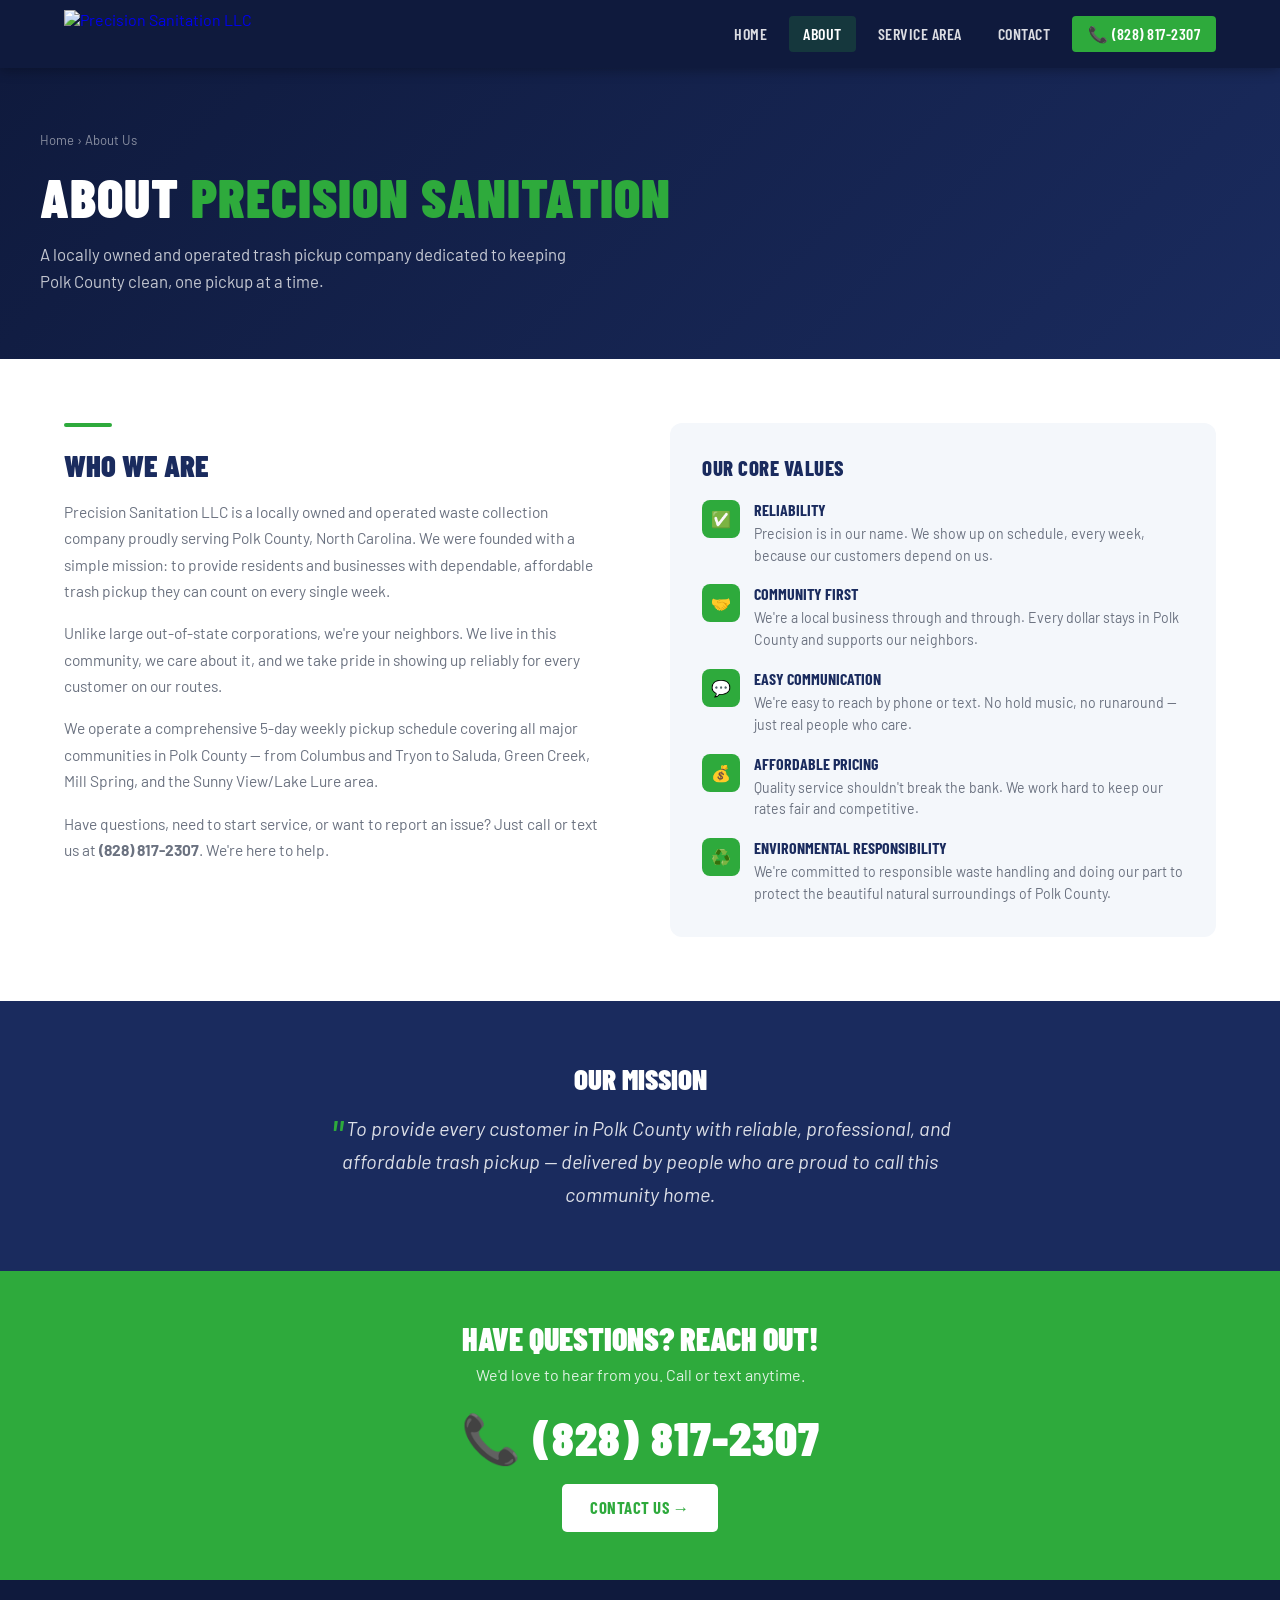
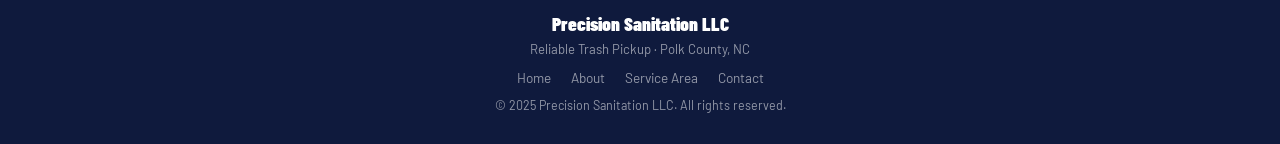
==== about.html @ 1ccbf44a "Add files via upload" ====
<!DOCTYPE html>
<html lang="en">
<head>
  <meta charset="UTF-8"/>
  <meta name="viewport" content="width=device-width, initial-scale=1.0"/>
  <title>About Us – Precision Sanitation LLC | Polk County, NC</title>
  <meta name="description" content="Learn about Precision Sanitation LLC – a locally owned trash pickup company proudly serving Polk County, NC."/>
  <link rel="preconnect" href="https://fonts.googleapis.com"/>
  <link href="https://fonts.googleapis.com/css2?family=Barlow+Condensed:wght@400;600;700;800;900&family=Barlow:wght@400;500;600&display=swap" rel="stylesheet"/>
  <style>
    :root {
      --navy: #1a2b5e; --navy-dark: #0f1a3d; --green: #2eaa3c;
      --green-dark: #1d7a28; --blue: #1e6fc5; --white: #ffffff;
      --light: #f4f7fb; --gray: #6b7280; --border: #e2e8f0;
    }
    * { margin:0; padding:0; box-sizing:border-box; }
    body { font-family:'Barlow',sans-serif; color:#1f2937; background:var(--white); }

    nav { background:var(--navy-dark); position:sticky; top:0; z-index:100; box-shadow:0 2px 12px rgba(0,0,0,0.3); }
    .nav-inner { max-width:1200px; margin:0 auto; display:flex; align-items:center; justify-content:space-between; padding:0 24px; height:68px; }
    .nav-logo { text-decoration:none; display:flex; align-items:center; }
    
    .nav-links { display:flex; gap:8px; }
    .nav-links a { color:rgba(255,255,255,0.85); text-decoration:none; font-family:'Barlow Condensed',sans-serif; font-weight:600; font-size:1rem; letter-spacing:0.5px; text-transform:uppercase; padding:8px 14px; border-radius:4px; transition:color 0.2s,background 0.2s; }
    .nav-links a:hover, .nav-links a.active { color:var(--white); background:rgba(46,170,60,0.2); }
    .nav-phone { background:var(--green) !important; color:var(--white) !important; border-radius:4px; padding:8px 16px !important; }
    .nav-phone:hover { background:var(--green-dark) !important; }

    .page-hero { background:linear-gradient(135deg,var(--navy-dark) 0%,var(--navy) 100%); color:var(--white); padding:64px 24px; }
    .page-hero-inner { max-width:1200px; margin:0 auto; }
    .breadcrumb { font-size:0.82rem; color:rgba(255,255,255,0.5); margin-bottom:16px; }
    .breadcrumb a { color:rgba(255,255,255,0.5); text-decoration:none; }
    .breadcrumb a:hover { color:var(--green); }
    .page-hero h1 { font-family:'Barlow Condensed',sans-serif; font-weight:900; font-size:clamp(2.4rem,5vw,3.4rem); text-transform:uppercase; letter-spacing:1px; margin-bottom:12px; }
    .page-hero h1 em { color:var(--green); font-style:normal; }
    .page-hero p { color:rgba(255,255,255,0.75); font-size:1.05rem; max-width:540px; line-height:1.6; }

    .about-content { max-width:1200px; margin:0 auto; padding:64px 24px; }
    .about-grid { display:grid; grid-template-columns:1fr 1fr; gap:60px; align-items:start; }
    .about-text h2 { font-family:'Barlow Condensed',sans-serif; font-weight:900; font-size:1.9rem; text-transform:uppercase; color:var(--navy); margin-bottom:16px; }
    .about-text p { color:var(--gray); line-height:1.7; margin-bottom:16px; font-size:0.97rem; }
    .about-text p:last-child { margin-bottom:0; }
    .green-bar { width:48px; height:4px; background:var(--green); border-radius:2px; margin-bottom:20px; }

    .values-box { background:var(--light); border-radius:12px; padding:32px; }
    .values-box h3 { font-family:'Barlow Condensed',sans-serif; font-weight:800; font-size:1.3rem; text-transform:uppercase; color:var(--navy); margin-bottom:20px; letter-spacing:0.5px; }
    .value-item { display:flex; gap:14px; align-items:flex-start; margin-bottom:18px; }
    .value-item:last-child { margin-bottom:0; }
    .value-icon { width:38px; height:38px; min-width:38px; background:var(--green); border-radius:8px; display:flex; align-items:center; justify-content:center; font-size:1rem; }
    .value-item h4 { font-family:'Barlow Condensed',sans-serif; font-weight:700; font-size:1rem; text-transform:uppercase; color:var(--navy); margin-bottom:4px; }
    .value-item p { color:var(--gray); font-size:0.88rem; line-height:1.55; }

    .mission-strip { background:var(--navy); color:var(--white); padding:60px 24px; text-align:center; }
    .mission-strip h2 { font-family:'Barlow Condensed',sans-serif; font-weight:900; font-size:1.8rem; text-transform:uppercase; margin-bottom:16px; }
    .mission-strip blockquote { font-size:1.25rem; line-height:1.65; color:rgba(255,255,255,0.85); max-width:680px; margin:0 auto; font-style:italic; }
    .mission-strip blockquote::before { content:'"'; font-size:3rem; color:var(--green); line-height:0; vertical-align:-0.4em; margin-right:4px; }

    .contact-strip { background:var(--green); color:var(--white); padding:48px 24px; text-align:center; }
    .contact-strip h2 { font-family:'Barlow Condensed',sans-serif; font-weight:900; font-size:2rem; text-transform:uppercase; margin-bottom:8px; }
    .contact-strip p { opacity:0.85; margin-bottom:24px; }
    .big-phone { font-family:'Barlow Condensed',sans-serif; font-weight:900; font-size:clamp(2.2rem,5vw,3rem); color:var(--white); text-decoration:none; letter-spacing:1px; display:inline-block; margin-bottom:8px; }
    .btn-white { background:var(--white); color:var(--green); padding:13px 28px; border-radius:5px; text-decoration:none; font-family:'Barlow Condensed',sans-serif; font-weight:700; font-size:1.05rem; letter-spacing:0.5px; text-transform:uppercase; display:inline-block; margin-top:8px; transition:background 0.2s; }
    .btn-white:hover { background:rgba(255,255,255,0.9); }

    footer { background:var(--navy-dark); color:rgba(255,255,255,0.55); padding:32px 24px; text-align:center; }
    footer a { color:rgba(255,255,255,0.55); text-decoration:none; }
    footer a:hover { color:var(--green); }
    .footer-inner { max-width:1200px; margin:0 auto; }
    .footer-name { font-family:'Barlow Condensed',sans-serif; font-weight:900; font-size:1.2rem; color:var(--white); margin-bottom:6px; }
    .footer-links { display:flex; justify-content:center; gap:20px; margin:12px 0; flex-wrap:wrap; }
    .footer-links a { font-size:0.85rem; }

    @media (max-width:768px) {
      .about-grid { grid-template-columns:1fr; gap:36px; }
      .nav-links a:not(.nav-phone) { display:none; }
    }
  </style>
</head>
<body>

<nav>
  <div class="nav-inner">
    <a href="index.html" class="nav-logo"><img src="logo.png" alt="Precision Sanitation LLC" style="height:48px;width:auto;display:block;"></a>
    <div class="nav-links">
      <a href="index.html">Home</a>
      <a href="about.html" class="active">About</a>
      <a href="servicearea.html">Service Area</a>
      <a href="contact.html">Contact</a>
      <a href="tel:8288172307" class="nav-phone">📞 (828) 817-2307</a>
    </div>
  </div>
</nav>

<section class="page-hero">
  <div class="page-hero-inner">
    <div class="breadcrumb"><a href="index.html">Home</a> › About Us</div>
    <h1>About <em>Precision Sanitation</em></h1>
    <p>A locally owned and operated trash pickup company dedicated to keeping Polk County clean, one pickup at a time.</p>
  </div>
</section>

<section class="about-content">
  <div class="about-grid">
    <div class="about-text">
      <div class="green-bar"></div>
      <h2>Who We Are</h2>
      <p>Precision Sanitation LLC is a locally owned and operated waste collection company proudly serving Polk County, North Carolina. We were founded with a simple mission: to provide residents and businesses with dependable, affordable trash pickup they can count on every single week.</p>
      <p>Unlike large out-of-state corporations, we're your neighbors. We live in this community, we care about it, and we take pride in showing up reliably for every customer on our routes.</p>
      <p>We operate a comprehensive 5-day weekly pickup schedule covering all major communities in Polk County — from Columbus and Tryon to Saluda, Green Creek, Mill Spring, and the Sunny View/Lake Lure area.</p>
      <p>Have questions, need to start service, or want to report an issue? Just call or text us at <strong>(828) 817-2307</strong>. We're here to help.</p>
    </div>
    <div class="values-box">
      <h3>Our Core Values</h3>
      <div class="value-item">
        <div class="value-icon">✅</div>
        <div>
          <h4>Reliability</h4>
          <p>Precision is in our name. We show up on schedule, every week, because our customers depend on us.</p>
        </div>
      </div>
      <div class="value-item">
        <div class="value-icon">🤝</div>
        <div>
          <h4>Community First</h4>
          <p>We're a local business through and through. Every dollar stays in Polk County and supports our neighbors.</p>
        </div>
      </div>
      <div class="value-item">
        <div class="value-icon">💬</div>
        <div>
          <h4>Easy Communication</h4>
          <p>We're easy to reach by phone or text. No hold music, no runaround — just real people who care.</p>
        </div>
      </div>
      <div class="value-item">
        <div class="value-icon">💰</div>
        <div>
          <h4>Affordable Pricing</h4>
          <p>Quality service shouldn't break the bank. We work hard to keep our rates fair and competitive.</p>
        </div>
      </div>
      <div class="value-item">
        <div class="value-icon">♻️</div>
        <div>
          <h4>Environmental Responsibility</h4>
          <p>We're committed to responsible waste handling and doing our part to protect the beautiful natural surroundings of Polk County.</p>
        </div>
      </div>
    </div>
  </div>
</section>

<section class="mission-strip">
  <h2>Our Mission</h2>
  <blockquote>To provide every customer in Polk County with reliable, professional, and affordable trash pickup — delivered by people who are proud to call this community home.</blockquote>
</section>

<section class="contact-strip">
  <h2>Have Questions? Reach Out!</h2>
  <p>We'd love to hear from you. Call or text anytime.</p>
  <a href="tel:8288172307" class="big-phone">📞 (828) 817-2307</a>
  <br/>
  <a href="contact.html" class="btn-white">Contact Us →</a>
</section>

<footer>
  <div class="footer-inner">
    <div class="footer-name">Precision Sanitation LLC</div>
    <div style="font-size:0.82rem;margin-bottom:8px;">Reliable Trash Pickup · Polk County, NC</div>
    <div class="footer-links">
      <a href="index.html">Home</a>
      <a href="about.html">About</a>
      <a href="servicearea.html">Service Area</a>
      <a href="contact.html">Contact</a>
    </div>
    <div style="font-size:0.78rem;">© 2025 Precision Sanitation LLC. All rights reserved.</div>
  </div>
</footer>

</body>
</html>
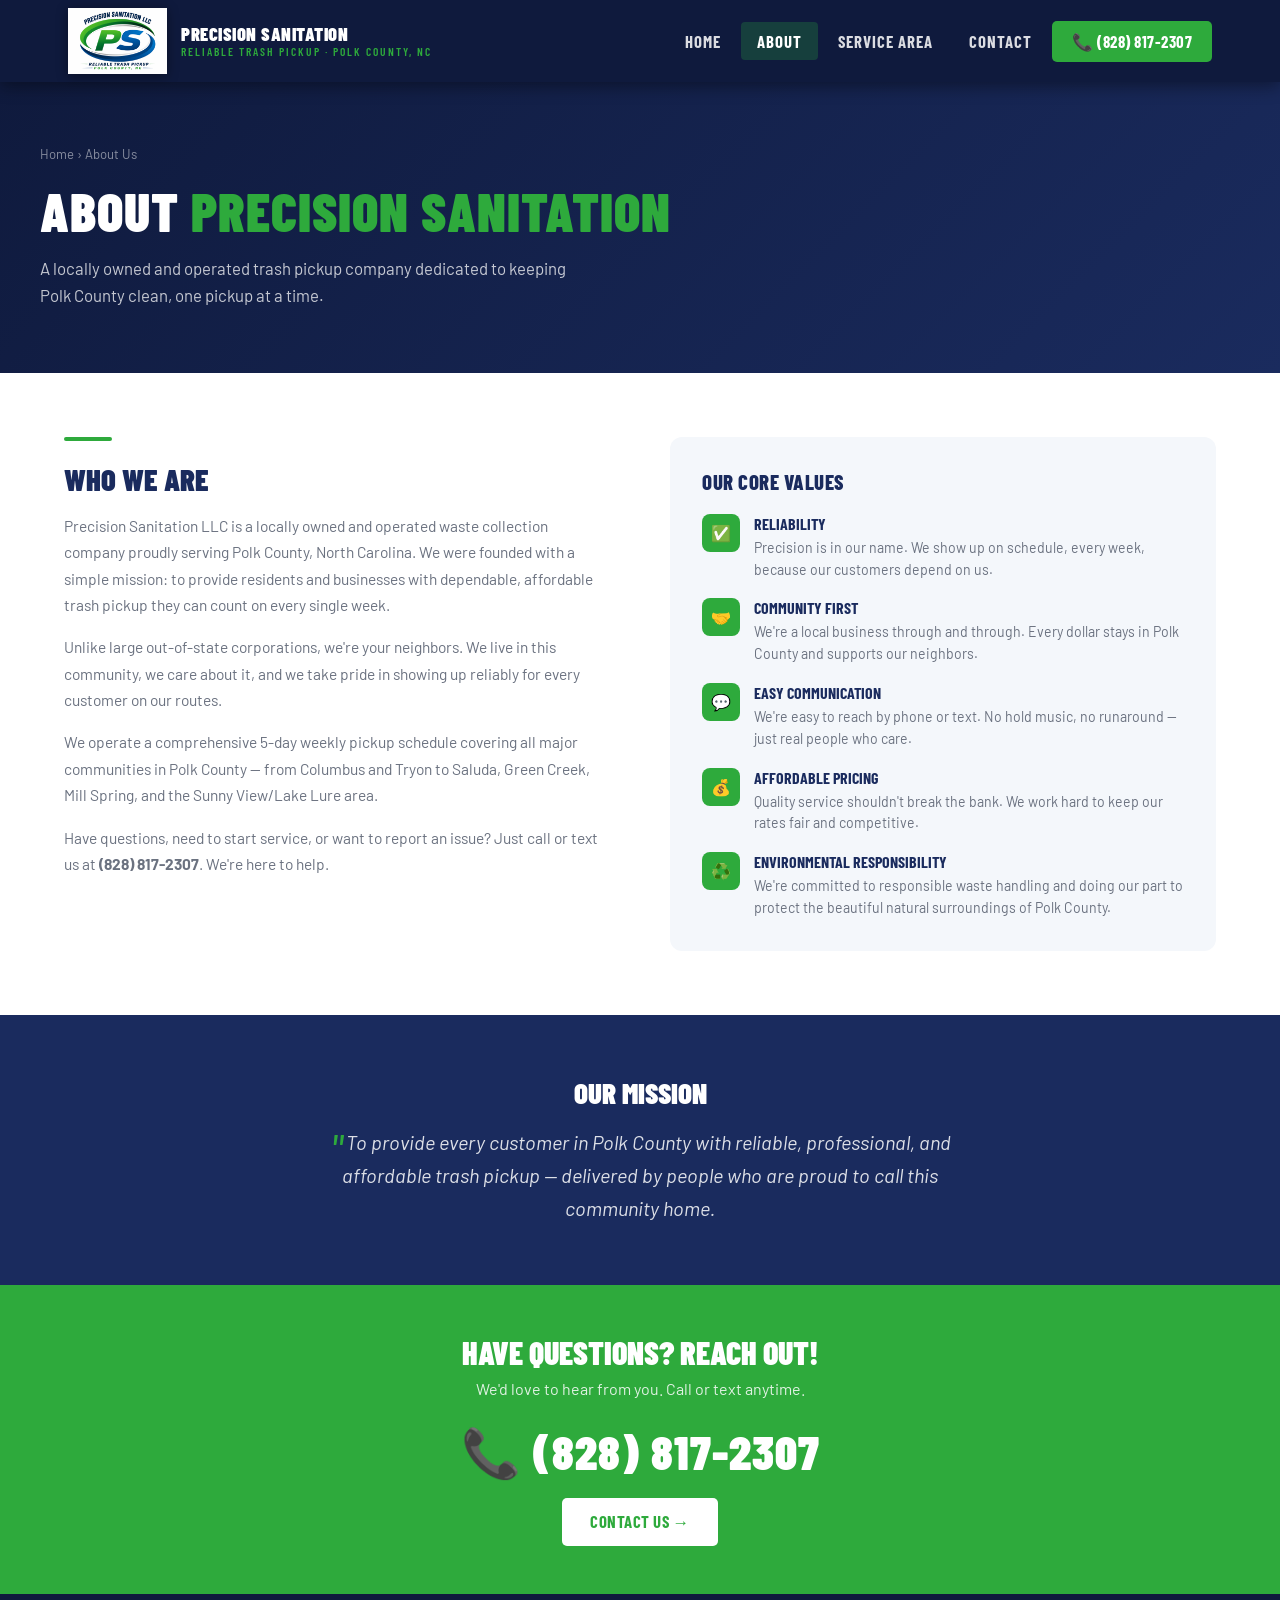
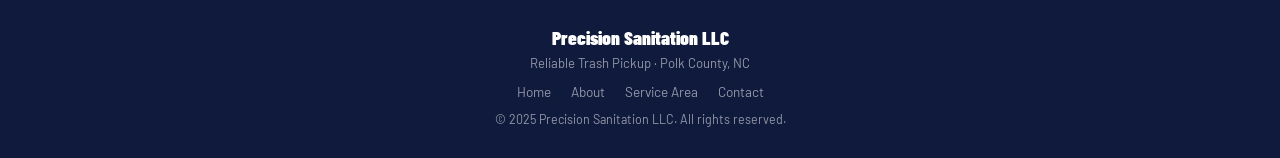
==== commit a22ad66a: "Add files via upload" ====
--- a/about.html
+++ b/about.html
@@ -16,15 +16,7 @@
     * { margin:0; padding:0; box-sizing:border-box; }
     body { font-family:'Barlow',sans-serif; color:#1f2937; background:var(--white); }
 
-    nav { background:var(--navy-dark); position:sticky; top:0; z-index:100; box-shadow:0 2px 12px rgba(0,0,0,0.3); }
-    .nav-inner { max-width:1200px; margin:0 auto; display:flex; align-items:center; justify-content:space-between; padding:0 24px; height:68px; }
-    .nav-logo { text-decoration:none; display:flex; align-items:center; }
     
-    .nav-links { display:flex; gap:8px; }
-    .nav-links a { color:rgba(255,255,255,0.85); text-decoration:none; font-family:'Barlow Condensed',sans-serif; font-weight:600; font-size:1rem; letter-spacing:0.5px; text-transform:uppercase; padding:8px 14px; border-radius:4px; transition:color 0.2s,background 0.2s; }
-    .nav-links a:hover, .nav-links a.active { color:var(--white); background:rgba(46,170,60,0.2); }
-    .nav-phone { background:var(--green) !important; color:var(--white) !important; border-radius:4px; padding:8px 16px !important; }
-    .nav-phone:hover { background:var(--green-dark) !important; }
 
     .page-hero { background:linear-gradient(135deg,var(--navy-dark) 0%,var(--navy) 100%); color:var(--white); padding:64px 24px; }
     .page-hero-inner { max-width:1200px; margin:0 auto; }
@@ -72,15 +64,35 @@
 
     @media (max-width:768px) {
       .about-grid { grid-template-columns:1fr; gap:36px; }
-      .nav-links a:not(.nav-phone) { display:none; }
     }
+    nav { background:var(--navy-dark); position:sticky; top:0; z-index:100; box-shadow:0 4px 16px rgba(0,0,0,0.4); }
+    .nav-inner { max-width:1200px; margin:0 auto; display:flex; align-items:center; justify-content:space-between; padding:0 28px; height:82px; }
+    .nav-logo { text-decoration:none; display:flex; align-items:center; gap:14px; }
+    .nav-logo img { height:66px; width:auto; display:block; filter:drop-shadow(0 2px 6px rgba(0,0,0,0.4)); }
+    .nav-logo-text { display:flex; flex-direction:column; }
+    .nav-logo-text strong { font-family:'Barlow Condensed',sans-serif; font-weight:900; font-size:1.15rem; color:var(--white); letter-spacing:0.5px; line-height:1.1; }
+    .nav-logo-text span { font-family:'Barlow Condensed',sans-serif; font-weight:600; font-size:0.72rem; color:var(--green); letter-spacing:2px; text-transform:uppercase; }
+    .nav-links { display:flex; gap:4px; align-items:center; }
+    .nav-links a { color:rgba(255,255,255,0.85); text-decoration:none; font-family:'Barlow Condensed',sans-serif; font-weight:700; font-size:1.05rem; letter-spacing:1px; text-transform:uppercase; padding:9px 16px; border-radius:4px; transition:color 0.2s,background 0.2s; }
+    .nav-links a:hover,.nav-links a.active { color:var(--white); background:rgba(46,170,60,0.25); }
+    .nav-phone { background:var(--green) !important; color:var(--white) !important; border-radius:5px !important; padding:10px 20px !important; font-size:1.05rem !important; letter-spacing:0.5px !important; }
+    .nav-phone:hover { background:var(--green-dark) !important; }
+    @media(max-width:900px){ .nav-logo-text { display:none; } }
+    @media(max-width:768px){ .nav-links a:not(.nav-phone){ display:none; } .nav-logo img{ height:52px; } }
   </style>
 </head>
 <body>
 
 <nav>
   <div class="nav-inner">
-    <a href="index.html" class="nav-logo"><img src="logo.png" alt="Precision Sanitation LLC" style="height:48px;width:auto;display:block;"></a>
+    <a href="index.html" class="nav-logo">
+      <img src="logo.png" alt="Precision Sanitation LLC"
+           onerror="this.style.display='none';document.querySelector('.nav-logo-text').style.display='flex'"/>
+      <div class="nav-logo-text" style="display:flex;">
+        <strong>PRECISION SANITATION</strong>
+        <span>Reliable Trash Pickup · Polk County, NC</span>
+      </div>
+    </a>
     <div class="nav-links">
       <a href="index.html">Home</a>
       <a href="about.html" class="active">About</a>
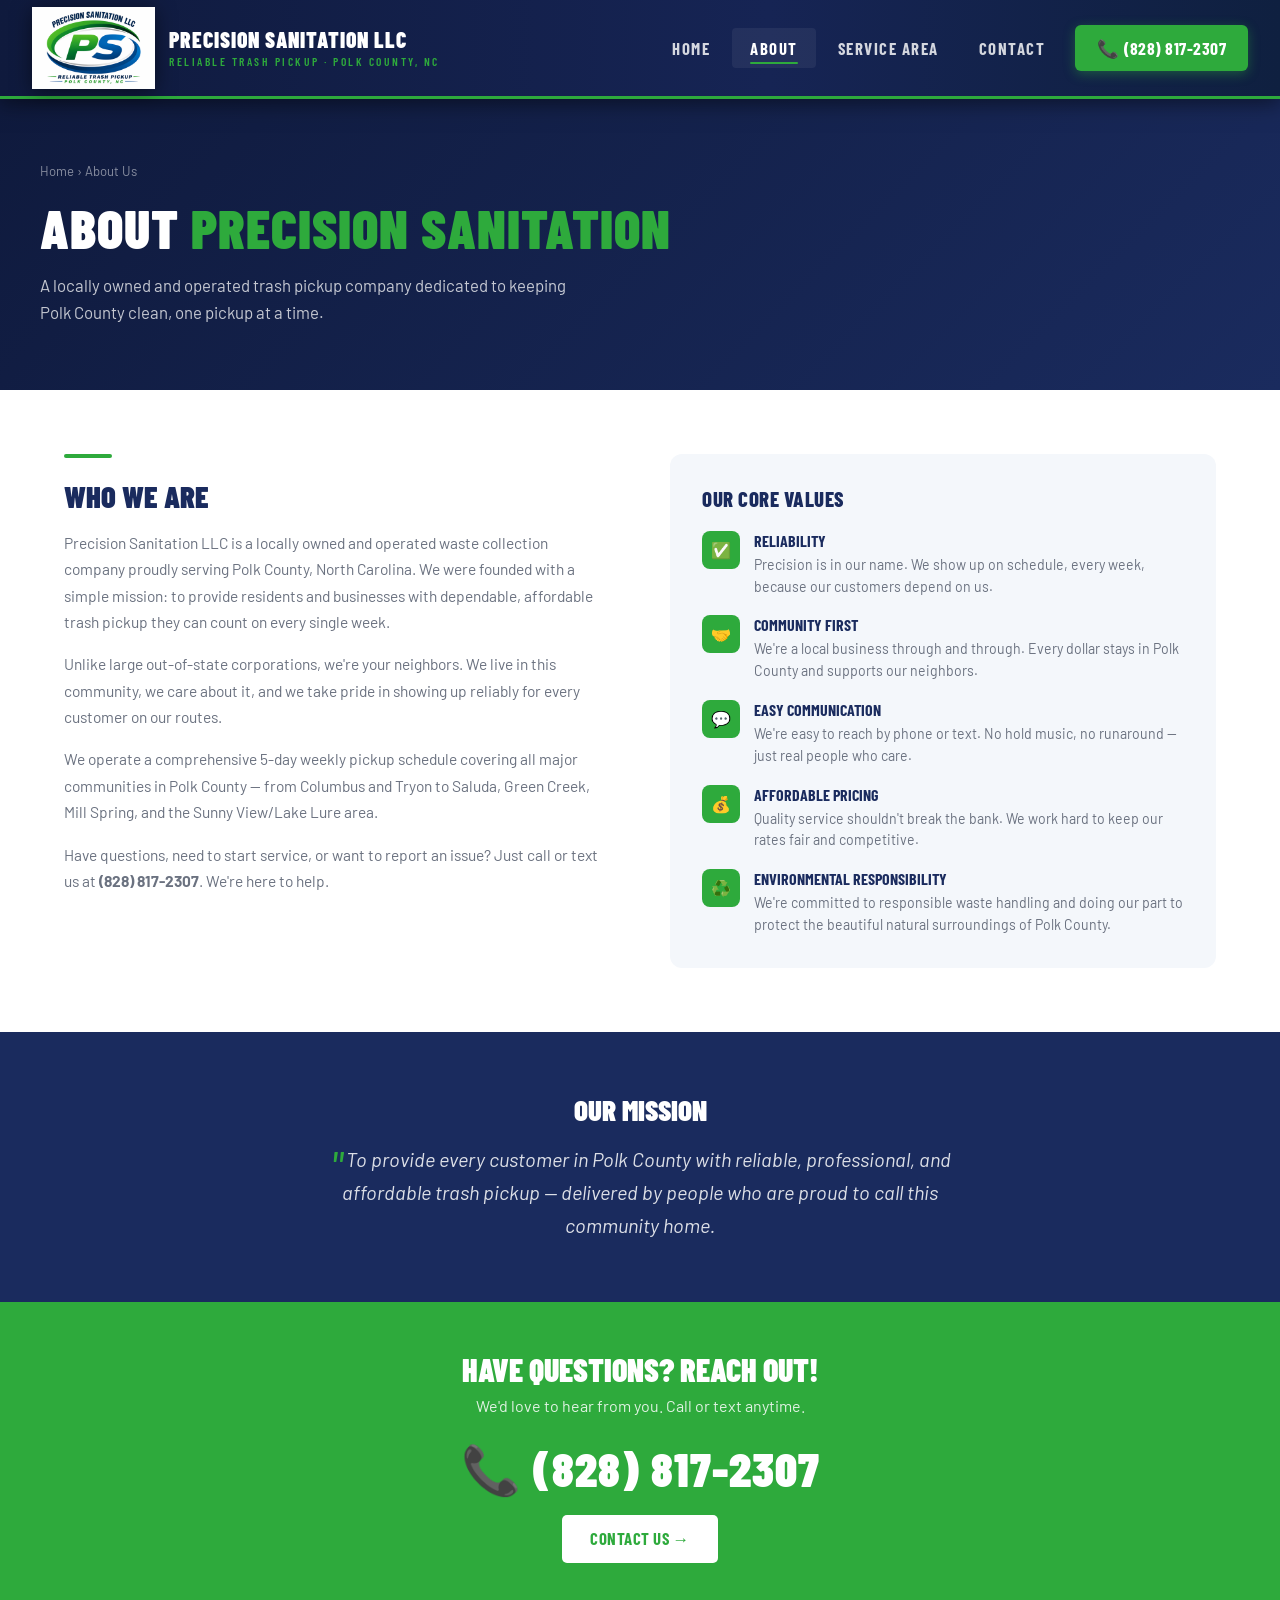
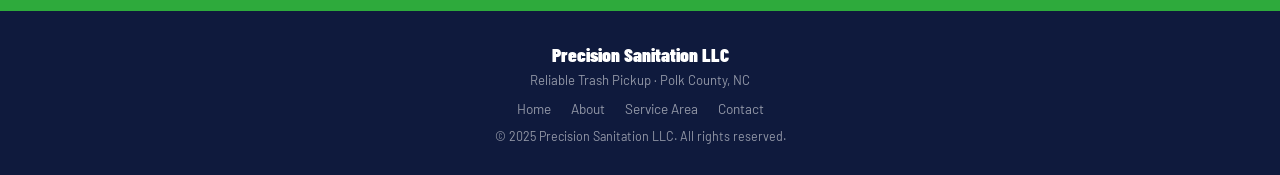
==== commit f46e2ea3: "latest and greatest" ====
--- a/about.html
+++ b/about.html
@@ -65,20 +65,68 @@
     @media (max-width:768px) {
       .about-grid { grid-template-columns:1fr; gap:36px; }
     }
-    nav { background:var(--navy-dark); position:sticky; top:0; z-index:100; box-shadow:0 4px 16px rgba(0,0,0,0.4); }
-    .nav-inner { max-width:1200px; margin:0 auto; display:flex; align-items:center; justify-content:space-between; padding:0 28px; height:82px; }
-    .nav-logo { text-decoration:none; display:flex; align-items:center; gap:14px; }
-    .nav-logo img { height:66px; width:auto; display:block; filter:drop-shadow(0 2px 6px rgba(0,0,0,0.4)); }
-    .nav-logo-text { display:flex; flex-direction:column; }
-    .nav-logo-text strong { font-family:'Barlow Condensed',sans-serif; font-weight:900; font-size:1.15rem; color:var(--white); letter-spacing:0.5px; line-height:1.1; }
-    .nav-logo-text span { font-family:'Barlow Condensed',sans-serif; font-weight:600; font-size:0.72rem; color:var(--green); letter-spacing:2px; text-transform:uppercase; }
-    .nav-links { display:flex; gap:4px; align-items:center; }
-    .nav-links a { color:rgba(255,255,255,0.85); text-decoration:none; font-family:'Barlow Condensed',sans-serif; font-weight:700; font-size:1.05rem; letter-spacing:1px; text-transform:uppercase; padding:9px 16px; border-radius:4px; transition:color 0.2s,background 0.2s; }
-    .nav-links a:hover,.nav-links a.active { color:var(--white); background:rgba(46,170,60,0.25); }
-    .nav-phone { background:var(--green) !important; color:var(--white) !important; border-radius:5px !important; padding:10px 20px !important; font-size:1.05rem !important; letter-spacing:0.5px !important; }
-    .nav-phone:hover { background:var(--green-dark) !important; }
     @media(max-width:900px){ .nav-logo-text { display:none; } }
     @media(max-width:768px){ .nav-links a:not(.nav-phone){ display:none; } .nav-logo img{ height:52px; } }
+    nav {
+      background: linear-gradient(90deg, var(--navy-dark) 0%, #162454 60%, #0f2040 100%);
+      position: sticky; top: 0; z-index: 100;
+      box-shadow: 0 4px 20px rgba(0,0,0,0.5);
+      border-bottom: 3px solid var(--green);
+    }
+    .nav-inner {
+      max-width: 1300px; margin: 0 auto;
+      display: flex; align-items: center; justify-content: space-between;
+      padding: 0 32px; height: 96px;
+    }
+    .nav-logo { text-decoration: none; display: flex; align-items: center; gap: 0; }
+    .nav-logo img {
+      height: 82px; width: auto; display: block;
+      filter: drop-shadow(0 3px 10px rgba(0,0,0,0.5));
+      transition: transform 0.2s;
+    }
+    .nav-logo img:hover { transform: scale(1.03); }
+    .nav-logo-text { display: flex; flex-direction: column; margin-left: 14px; }
+    .nav-logo-text strong {
+      font-family: 'Barlow Condensed', sans-serif; font-weight: 900;
+      font-size: 1.35rem; color: var(--white); letter-spacing: 1px;
+      line-height: 1.1; text-transform: uppercase;
+    }
+    .nav-logo-text span {
+      font-family: 'Barlow Condensed', sans-serif; font-weight: 600;
+      font-size: 0.72rem; color: var(--green); letter-spacing: 2.5px;
+      text-transform: uppercase; margin-top: 2px;
+    }
+    .nav-links { display: flex; gap: 4px; align-items: center; }
+    .nav-links a {
+      color: rgba(255,255,255,0.82); text-decoration: none;
+      font-family: 'Barlow Condensed', sans-serif; font-weight: 700;
+      font-size: 1.05rem; letter-spacing: 1.5px; text-transform: uppercase;
+      padding: 10px 18px; border-radius: 4px;
+      transition: color 0.2s, background 0.2s;
+      position: relative;
+    }
+    .nav-links a::after {
+      content: ''; position: absolute; bottom: 4px; left: 18px; right: 18px;
+      height: 2px; background: var(--green); border-radius: 2px;
+      transform: scaleX(0); transition: transform 0.2s;
+    }
+    .nav-links a:hover::after, .nav-links a.active::after { transform: scaleX(1); }
+    .nav-links a:hover, .nav-links a.active { color: var(--white); background: rgba(255,255,255,0.06); }
+    .nav-phone {
+      background: var(--green) !important; color: var(--white) !important;
+      border-radius: 6px !important; padding: 12px 22px !important;
+      font-size: 1.1rem !important; letter-spacing: 0.5px !important;
+      box-shadow: 0 3px 12px rgba(46,170,60,0.4) !important;
+      margin-left: 8px !important;
+    }
+    .nav-phone::after { display: none !important; }
+    .nav-phone:hover { background: var(--green-dark) !important; transform: translateY(-1px); box-shadow: 0 5px 16px rgba(46,170,60,0.5) !important; }
+    @media(max-width: 960px) { .nav-logo-text { display: none; } }
+    @media(max-width: 768px) {
+      .nav-links a:not(.nav-phone) { display: none; }
+      .nav-inner { height: 72px; padding: 0 20px; }
+      .nav-logo img { height: 60px; }
+    }
   </style>
 </head>
 <body>
@@ -87,10 +135,10 @@
   <div class="nav-inner">
     <a href="index.html" class="nav-logo">
       <img src="logo.png" alt="Precision Sanitation LLC"
-           onerror="this.style.display='none';document.querySelector('.nav-logo-text').style.display='flex'"/>
-      <div class="nav-logo-text" style="display:flex;">
-        <strong>PRECISION SANITATION</strong>
-        <span>Reliable Trash Pickup · Polk County, NC</span>
+           onerror="this.style.display='none'"/>
+      <div class="nav-logo-text">
+        <strong>Precision Sanitation LLC</strong>
+        <span>Reliable Trash Pickup &middot; Polk County, NC</span>
       </div>
     </a>
     <div class="nav-links">
